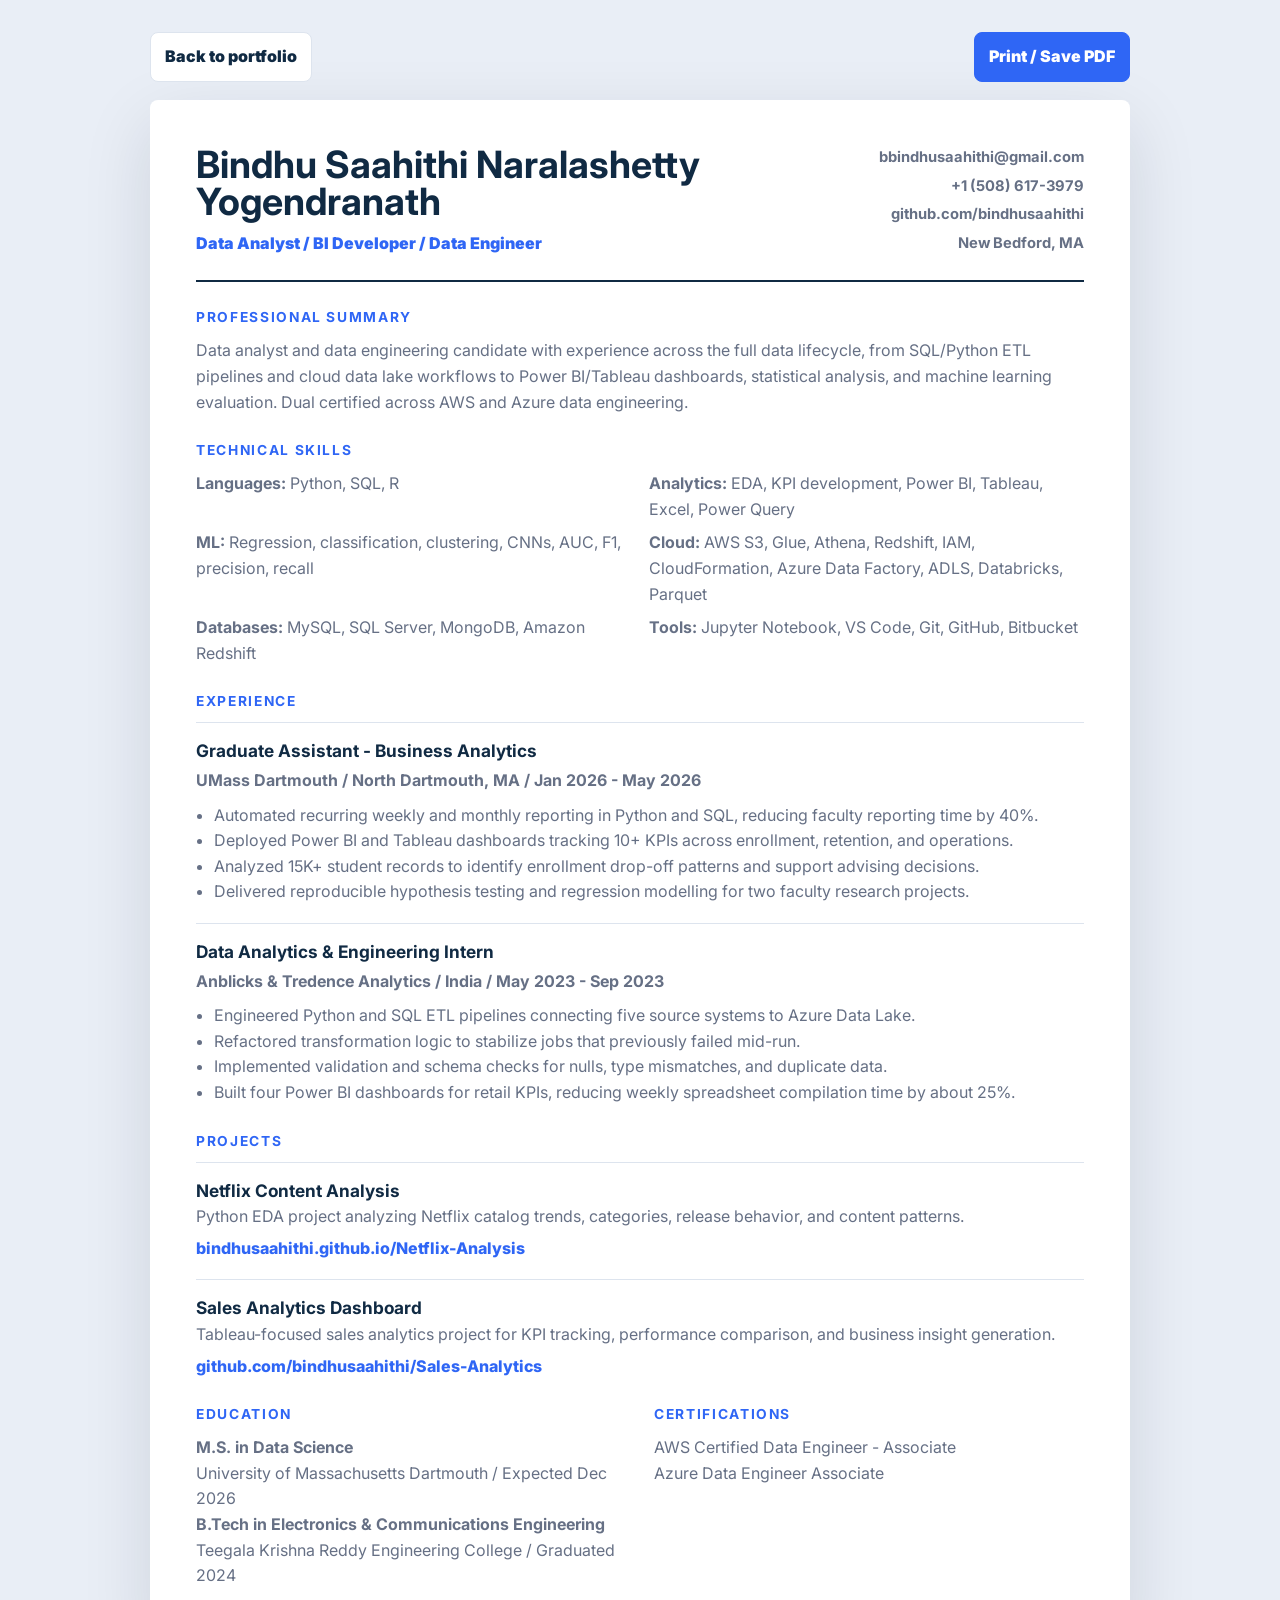
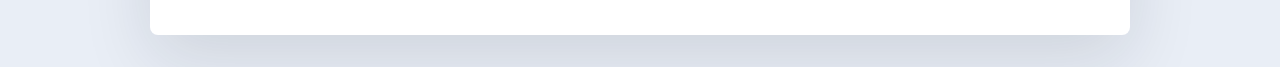
==== resume.html @ 2b5243d6 "Upgrade portfolio recruiter experience" ====
<!DOCTYPE html>
<html lang="en">
<head>
  <meta charset="UTF-8" />
  <meta name="viewport" content="width=device-width, initial-scale=1.0" />
  <title>Bindhu Saahithi | Resume</title>
  <link rel="preconnect" href="https://fonts.googleapis.com" />
  <link rel="preconnect" href="https://fonts.gstatic.com" crossorigin />
  <link href="https://fonts.googleapis.com/css2?family=Inter:wght@400;600;700;800;900&display=swap" rel="stylesheet" />
  <link rel="stylesheet" href="style.css" />
</head>
<body class="resume-body">
  <main class="resume-page">
    <div class="resume-actions">
      <a href="index.html">Back to portfolio</a>
      <button type="button" onclick="window.print()">Print / Save PDF</button>
    </div>

    <section class="resume-sheet">
      <header class="resume-header">
        <div>
          <h1>Bindhu Saahithi Naralashetty Yogendranath</h1>
          <p>Data Analyst / BI Developer / Data Engineer</p>
        </div>
        <div class="resume-contact">
          <a href="mailto:bbindhusaahithi@gmail.com">bbindhusaahithi@gmail.com</a>
          <a href="tel:+15086173979">+1 (508) 617-3979</a>
          <a href="https://github.com/bindhusaahithi">github.com/bindhusaahithi</a>
          <span>New Bedford, MA</span>
        </div>
      </header>

      <section class="resume-block">
        <h2>Professional Summary</h2>
        <p>
          Data analyst and data engineering candidate with experience across the full data lifecycle,
          from SQL/Python ETL pipelines and cloud data lake workflows to Power BI/Tableau dashboards,
          statistical analysis, and machine learning evaluation. Dual certified across AWS and Azure
          data engineering.
        </p>
      </section>

      <section class="resume-block">
        <h2>Technical Skills</h2>
        <div class="resume-skill-grid">
          <p><strong>Languages:</strong> Python, SQL, R</p>
          <p><strong>Analytics:</strong> EDA, KPI development, Power BI, Tableau, Excel, Power Query</p>
          <p><strong>ML:</strong> Regression, classification, clustering, CNNs, AUC, F1, precision, recall</p>
          <p><strong>Cloud:</strong> AWS S3, Glue, Athena, Redshift, IAM, CloudFormation, Azure Data Factory, ADLS, Databricks, Parquet</p>
          <p><strong>Databases:</strong> MySQL, SQL Server, MongoDB, Amazon Redshift</p>
          <p><strong>Tools:</strong> Jupyter Notebook, VS Code, Git, GitHub, Bitbucket</p>
        </div>
      </section>

      <section class="resume-block">
        <h2>Experience</h2>
        <article class="resume-item">
          <div>
            <h3>Graduate Assistant - Business Analytics</h3>
            <span>UMass Dartmouth / North Dartmouth, MA / Jan 2026 - May 2026</span>
          </div>
          <ul>
            <li>Automated recurring weekly and monthly reporting in Python and SQL, reducing faculty reporting time by 40%.</li>
            <li>Deployed Power BI and Tableau dashboards tracking 10+ KPIs across enrollment, retention, and operations.</li>
            <li>Analyzed 15K+ student records to identify enrollment drop-off patterns and support advising decisions.</li>
            <li>Delivered reproducible hypothesis testing and regression modelling for two faculty research projects.</li>
          </ul>
        </article>

        <article class="resume-item">
          <div>
            <h3>Data Analytics & Engineering Intern</h3>
            <span>Anblicks & Tredence Analytics / India / May 2023 - Sep 2023</span>
          </div>
          <ul>
            <li>Engineered Python and SQL ETL pipelines connecting five source systems to Azure Data Lake.</li>
            <li>Refactored transformation logic to stabilize jobs that previously failed mid-run.</li>
            <li>Implemented validation and schema checks for nulls, type mismatches, and duplicate data.</li>
            <li>Built four Power BI dashboards for retail KPIs, reducing weekly spreadsheet compilation time by about 25%.</li>
          </ul>
        </article>
      </section>

      <section class="resume-block">
        <h2>Projects</h2>
        <article class="resume-item compact">
          <h3>Netflix Content Analysis</h3>
          <p>Python EDA project analyzing Netflix catalog trends, categories, release behavior, and content patterns.</p>
          <a href="https://bindhusaahithi.github.io/Netflix-Analysis/">bindhusaahithi.github.io/Netflix-Analysis</a>
        </article>
        <article class="resume-item compact">
          <h3>Sales Analytics Dashboard</h3>
          <p>Tableau-focused sales analytics project for KPI tracking, performance comparison, and business insight generation.</p>
          <a href="https://github.com/bindhusaahithi/Sales-Analytics">github.com/bindhusaahithi/Sales-Analytics</a>
        </article>
      </section>

      <section class="resume-two-col">
        <div class="resume-block">
          <h2>Education</h2>
          <p><strong>M.S. in Data Science</strong><br />University of Massachusetts Dartmouth / Expected Dec 2026</p>
          <p><strong>B.Tech in Electronics & Communications Engineering</strong><br />Teegala Krishna Reddy Engineering College / Graduated 2024</p>
        </div>
        <div class="resume-block">
          <h2>Certifications</h2>
          <p>AWS Certified Data Engineer - Associate</p>
          <p>Azure Data Engineer Associate</p>
        </div>
      </section>
    </section>
  </main>
</body>
</html>
---- style.css ----
:root {
  --ink: #101828;
  --muted: #667085;
  --soft: #f3f6fb;
  --panel: #ffffff;
  --line: #dde4ee;
  --navy: #102a43;
  --blue: #2f66f5;
  --blue-dark: #214dc4;
  --teal: #0f8277;
  --mint: #e7f7f3;
  --amber: #b86b18;
  --amber-soft: #fff4dc;
  --rose: #ba4f45;
  --rose-soft: #fff0ed;
  --violet: #5b5bd6;
  --violet-soft: #eeeeff;
  --shadow: 0 24px 70px rgba(17, 24, 39, 0.12);
}

* {
  box-sizing: border-box;
  margin: 0;
  padding: 0;
}

html {
  scroll-behavior: smooth;
}

body {
  background:
    linear-gradient(180deg, #ffffff 0, var(--soft) 360px),
    var(--soft);
  color: var(--ink);
  font-family: "Inter", Arial, sans-serif;
  line-height: 1.6;
}

a {
  color: inherit;
  text-decoration: none;
}

.container {
  width: min(1140px, calc(100% - 40px));
  margin: 0 auto;
}

.site-header {
  position: sticky;
  top: 0;
  z-index: 10;
  border-bottom: 1px solid rgba(221, 228, 238, 0.9);
  background: rgba(255, 255, 255, 0.88);
  backdrop-filter: blur(14px);
}

.navbar {
  display: flex;
  align-items: center;
  justify-content: space-between;
  min-height: 72px;
  gap: 24px;
}

.brand {
  display: inline-flex;
  align-items: center;
  gap: 12px;
  color: var(--navy);
  font-weight: 900;
}

.brand-mark {
  display: grid;
  width: 42px;
  height: 42px;
  place-items: center;
  border-radius: 8px;
  background: var(--navy);
  color: #ffffff;
  font-size: 0.86rem;
  letter-spacing: 0;
}

.nav-links {
  display: flex;
  align-items: center;
  gap: 8px;
  list-style: none;
}

.nav-links a {
  display: inline-flex;
  min-height: 38px;
  align-items: center;
  border-radius: 8px;
  color: var(--muted);
  font-size: 0.9rem;
  font-weight: 800;
  padding: 0 12px;
  transition: background 160ms ease, color 160ms ease;
}

.nav-links a:hover {
  background: #edf4ff;
  color: var(--blue);
}

.nav-links .nav-cta {
  background: var(--blue);
  color: #ffffff;
}

.nav-links .nav-cta:hover {
  background: var(--blue-dark);
  color: #ffffff;
}

.hero {
  background:
    radial-gradient(circle at 12% 8%, rgba(47, 102, 245, 0.16), transparent 30%),
    radial-gradient(circle at 92% 12%, rgba(15, 130, 119, 0.16), transparent 28%),
    linear-gradient(180deg, #ffffff 0%, #f7faff 100%),
    #ffffff;
  border-bottom: 1px solid var(--line);
  overflow: hidden;
  padding: 92px 0 76px;
  position: relative;
}

.hero::before {
  content: "";
  position: absolute;
  inset: 0;
  background-image:
    linear-gradient(rgba(16, 42, 67, 0.045) 1px, transparent 1px),
    linear-gradient(90deg, rgba(16, 42, 67, 0.045) 1px, transparent 1px);
  background-size: 42px 42px;
  mask-image: linear-gradient(to bottom, black, transparent 80%);
  pointer-events: none;
}

.hero-grid {
  display: grid;
  grid-template-columns: minmax(0, 1.08fr) minmax(340px, 0.72fr);
  align-items: center;
  gap: 48px;
  position: relative;
  z-index: 1;
}

.eyebrow {
  color: var(--blue);
  font-size: 0.76rem;
  font-weight: 900;
  letter-spacing: 0.13em;
  margin-bottom: 14px;
  text-transform: uppercase;
}

.hero h1 {
  color: var(--navy);
  font-size: clamp(2.8rem, 6.4vw, 5.9rem);
  letter-spacing: -0.02em;
  line-height: 0.94;
  max-width: 890px;
}

.hero-lead {
  color: var(--muted);
  font-size: 1.18rem;
  max-width: 720px;
  margin: 26px 0 22px;
}

.role-pills {
  display: flex;
  flex-wrap: wrap;
  gap: 10px;
  margin-bottom: 30px;
}

.role-pills span {
  border: 1px solid rgba(47, 102, 245, 0.18);
  border-radius: 8px;
  background: #ffffff;
  color: var(--navy);
  font-size: 0.88rem;
  font-weight: 800;
  padding: 9px 12px;
}

.hero-actions {
  display: flex;
  flex-wrap: wrap;
  gap: 12px;
}

.hero-trust {
  display: flex;
  flex-wrap: wrap;
  gap: 10px;
  margin-top: 22px;
}

.hero-trust span {
  color: var(--muted);
  font-size: 0.88rem;
  font-weight: 800;
}

.hero-trust span::before {
  color: var(--teal);
  content: "✓ ";
  font-weight: 900;
}

.btn {
  display: inline-flex;
  min-height: 50px;
  min-width: 148px;
  align-items: center;
  justify-content: center;
  border: 1px solid transparent;
  border-radius: 8px;
  font-weight: 900;
  padding: 0 18px;
  transition: transform 160ms ease, box-shadow 160ms ease, background 160ms ease;
}

.btn:hover {
  transform: translateY(-2px);
}

.btn.primary {
  background: var(--blue);
  box-shadow: 0 16px 32px rgba(37, 99, 235, 0.22);
  color: #ffffff;
}

.btn.primary:hover {
  background: var(--blue-dark);
}

.btn.secondary {
  border-color: var(--line);
  background: #ffffff;
  color: var(--navy);
}

.analytics-panel {
  border: 1px solid rgba(221, 228, 238, 0.95);
  border-radius: 8px;
  background:
    linear-gradient(180deg, rgba(255, 255, 255, 0.96), rgba(248, 251, 255, 0.94));
  box-shadow: var(--shadow);
  overflow: hidden;
  padding: 28px;
  position: relative;
}

.analytics-panel::after {
  content: "";
  position: absolute;
  right: -70px;
  top: -80px;
  width: 220px;
  height: 220px;
  border-radius: 50%;
  background: rgba(47, 102, 245, 0.1);
  pointer-events: none;
}

.panel-header {
  display: flex;
  align-items: center;
  justify-content: space-between;
  gap: 14px;
  position: relative;
  z-index: 1;
}

.panel-header div {
  display: inline-flex;
  align-items: center;
  gap: 9px;
  border-radius: 8px;
  background: var(--mint);
  color: var(--teal);
  font-size: 0.84rem;
  font-weight: 900;
  padding: 9px 11px;
}

.panel-header > span {
  color: var(--muted);
  font-size: 0.78rem;
  font-weight: 900;
  letter-spacing: 0.1em;
  text-transform: uppercase;
}

.status-dot {
  width: 9px;
  height: 9px;
  border-radius: 50%;
  background: var(--teal);
  box-shadow: 0 0 0 5px rgba(15, 118, 110, 0.13);
}

.panel-metric {
  display: grid;
  gap: 8px;
  margin: 34px 0 24px;
  position: relative;
  z-index: 1;
}

.panel-metric span {
  color: var(--muted);
  font-size: 0.88rem;
  font-weight: 900;
  letter-spacing: 0.1em;
  text-transform: uppercase;
}

.panel-metric strong {
  color: var(--navy);
  font-size: clamp(5rem, 12vw, 7.5rem);
  letter-spacing: -0.05em;
  line-height: 0.8;
}

.panel-chart {
  display: grid;
  grid-template-columns: repeat(6, 1fr);
  align-items: end;
  gap: 10px;
  height: 138px;
  border-radius: 8px;
  background: var(--navy);
  margin-bottom: 24px;
  padding: 18px;
  position: relative;
  z-index: 1;
}

.chart-bar {
  border-radius: 6px 6px 2px 2px;
  background: linear-gradient(180deg, #7dd3fc, var(--blue));
}

.bar-1 { height: 44%; }
.bar-2 { height: 62%; background: linear-gradient(180deg, #fbbf24, var(--amber)); }
.bar-3 { height: 76%; }
.bar-4 { height: 52%; background: linear-gradient(180deg, #99f6e4, var(--teal)); }
.bar-5 { height: 86%; }
.bar-6 { height: 68%; background: linear-gradient(180deg, #fca5a5, var(--rose)); }

.snapshot-list {
  display: grid;
  gap: 16px;
  position: relative;
  z-index: 1;
}

.snapshot-list div {
  border-top: 1px solid var(--line);
  padding-top: 15px;
}

.snapshot-list dt {
  color: var(--muted);
  font-size: 0.76rem;
  font-weight: 900;
  letter-spacing: 0.1em;
  margin-bottom: 5px;
  text-transform: uppercase;
}

.snapshot-list dd {
  color: var(--ink);
  font-weight: 800;
}

.proof-strip {
  padding: 24px 0;
  background: var(--navy);
}

.proof-grid {
  display: grid;
  grid-template-columns: repeat(4, minmax(0, 1fr));
  gap: 16px;
}

.proof-grid article {
  border: 1px solid rgba(255, 255, 255, 0.16);
  border-radius: 8px;
  background: rgba(255, 255, 255, 0.07);
  padding: 20px;
}

.proof-grid strong {
  display: block;
  color: #ffffff;
  font-size: 2.15rem;
  line-height: 1;
  margin-bottom: 10px;
}

.proof-grid span {
  color: rgba(255, 255, 255, 0.76);
  display: block;
  font-size: 0.9rem;
  font-weight: 700;
}

.fit-section {
  background: #ffffff;
  border-bottom: 1px solid var(--line);
  padding: 34px 0;
}

.fit-grid {
  display: grid;
  grid-template-columns: repeat(3, minmax(0, 1fr));
  gap: 18px;
}

.fit-grid article {
  border: 1px solid var(--line);
  border-radius: 8px;
  background: linear-gradient(180deg, #ffffff, #f8fbff);
  padding: 22px;
}

.fit-grid span {
  display: inline-flex;
  color: var(--blue);
  font-size: 0.78rem;
  font-weight: 900;
  letter-spacing: 0.1em;
  margin-bottom: 12px;
}

.fit-grid h2 {
  color: var(--navy);
  font-size: 1.2rem;
  line-height: 1.15;
  margin-bottom: 8px;
}

.fit-grid p {
  color: var(--muted);
}

.section-pad {
  padding: 90px 0;
}

.tinted {
  background: #ffffff;
  border-block: 1px solid var(--line);
}

.section-heading {
  margin-bottom: 36px;
}

.section-heading.split {
  display: grid;
  grid-template-columns: minmax(0, 0.95fr) minmax(300px, 0.55fr);
  align-items: end;
  gap: 34px;
}

.section-heading h2,
.credential-grid h2,
.contact-panel h2 {
  color: var(--navy);
  font-size: clamp(2rem, 4vw, 3.6rem);
  line-height: 1.04;
}

.section-heading p:not(.eyebrow) {
  color: var(--muted);
  font-size: 1rem;
}

.project-grid {
  display: grid;
  grid-template-columns: repeat(3, minmax(0, 1fr));
  gap: 20px;
}

.project-card,
.experience-card,
.skill-card,
.credential-card {
  border: 1px solid var(--line);
  border-radius: 8px;
  background: var(--panel);
  box-shadow: 0 14px 42px rgba(17, 24, 39, 0.07);
  transition: border-color 160ms ease, box-shadow 160ms ease, transform 160ms ease;
}

.project-card:hover,
.experience-card:hover,
.skill-card:hover,
.credential-card:hover {
  border-color: rgba(47, 102, 245, 0.3);
  box-shadow: 0 20px 54px rgba(17, 24, 39, 0.11);
  transform: translateY(-3px);
}

.project-card {
  display: flex;
  min-height: 540px;
  flex-direction: column;
  padding: 26px;
}

.project-visual {
  display: grid;
  min-height: 126px;
  border-radius: 8px;
  margin-bottom: 22px;
  overflow: hidden;
}

.netflix-preview {
  grid-template-columns: 1.2fr 0.8fr 0.6fr;
  gap: 10px;
  background: #08111f;
  padding: 14px;
}

.netflix-preview span {
  border-radius: 6px;
  background: linear-gradient(180deg, #ef4444, #7f1d1d);
}

.netflix-preview span:nth-child(2) {
  background: linear-gradient(180deg, #f97316, #991b1b);
}

.netflix-preview span:nth-child(3) {
  background: linear-gradient(180deg, #fbbf24, #b91c1c);
}

.sales-preview {
  grid-template-columns: repeat(4, 1fr);
  align-items: end;
  gap: 12px;
  background: #eef4ff;
  padding: 16px;
}

.sales-preview span {
  border-radius: 6px 6px 2px 2px;
  background: linear-gradient(180deg, #93c5fd, var(--blue));
}

.sales-preview span:nth-child(1) { height: 44%; }
.sales-preview span:nth-child(2) { height: 76%; background: linear-gradient(180deg, #99f6e4, var(--teal)); }
.sales-preview span:nth-child(3) { height: 60%; background: linear-gradient(180deg, #fde68a, var(--amber)); }
.sales-preview span:nth-child(4) { height: 88%; background: linear-gradient(180deg, #fca5a5, var(--rose)); }

.pipeline-preview {
  grid-template-columns: repeat(3, 1fr);
  align-items: center;
  gap: 10px;
  background: #f8fbff;
  padding: 16px;
}

.pipeline-preview span {
  display: grid;
  min-height: 70px;
  place-items: center;
  border: 1px solid rgba(47, 102, 245, 0.18);
  border-radius: 8px;
  background: #ffffff;
  color: var(--navy);
  font-size: 0.82rem;
  font-weight: 900;
}

.project-card.featured {
  background: var(--navy);
  color: #ffffff;
}

.project-card.featured p,
.project-card.featured .mini-list,
.project-card.featured .project-kicker {
  color: rgba(255, 255, 255, 0.78);
}

.project-kicker {
  display: flex;
  justify-content: space-between;
  gap: 14px;
  color: var(--blue);
  font-size: 0.76rem;
  font-weight: 900;
  letter-spacing: 0.08em;
  text-transform: uppercase;
}

.project-card h3,
.experience-card h3,
.skill-card h3,
.credential-card h3 {
  color: inherit;
  font-size: 1.45rem;
  line-height: 1.16;
}

.project-card h3 {
  margin: 30px 0 14px;
}

.project-card p,
.skill-card p,
.credential-card p,
.contact-panel p {
  color: var(--muted);
}

.mini-list {
  display: grid;
  gap: 9px;
  color: var(--muted);
  margin: 22px 0 24px;
  padding-left: 18px;
}

.mini-list li::marker {
  color: var(--blue);
}

.text-link {
  align-self: flex-start;
  border-bottom: 2px solid currentColor;
  color: var(--blue);
  font-weight: 900;
  margin-top: auto;
}

.project-card.featured .text-link {
  color: #ffffff;
}

.experience-list {
  display: grid;
  gap: 20px;
}

.recruiter-section {
  background:
    radial-gradient(circle at 10% 20%, rgba(47, 102, 245, 0.1), transparent 28%),
    var(--navy);
  color: #ffffff;
}

.recruiter-grid {
  display: grid;
  grid-template-columns: minmax(0, 0.9fr) minmax(320px, 1.1fr);
  gap: 42px;
  align-items: start;
}

.recruiter-grid .eyebrow,
.recruiter-grid p {
  color: rgba(255, 255, 255, 0.76);
}

.recruiter-grid h2 {
  font-size: clamp(2rem, 4vw, 3.5rem);
  line-height: 1.04;
}

.checklist {
  display: grid;
  grid-template-columns: repeat(2, minmax(0, 1fr));
  gap: 16px;
}

.checklist article {
  border: 1px solid rgba(255, 255, 255, 0.16);
  border-radius: 8px;
  background: rgba(255, 255, 255, 0.08);
  padding: 20px;
}

.checklist strong {
  display: block;
  font-size: 1.05rem;
  margin-bottom: 8px;
}

.experience-card {
  padding: 28px;
}

.experience-top {
  display: flex;
  justify-content: space-between;
  gap: 20px;
  margin-bottom: 20px;
}

.experience-top p {
  color: var(--muted);
  font-weight: 700;
  margin-top: 4px;
}

.experience-top span {
  color: var(--rose);
  flex: 0 0 auto;
  font-weight: 900;
}

.experience-card ul {
  display: grid;
  gap: 10px;
  color: var(--muted);
  padding-left: 18px;
}

.experience-card li::marker {
  color: var(--blue);
}

.skills-grid {
  display: grid;
  grid-template-columns: repeat(3, minmax(0, 1fr));
  gap: 18px;
}

.skill-card {
  padding: 24px;
}

.skill-card:nth-child(1),
.skill-card:nth-child(5) {
  background: var(--mint);
}

.skill-card:nth-child(2),
.skill-card:nth-child(6) {
  background: #eef4ff;
}

.skill-card:nth-child(3) {
  background: var(--amber-soft);
}

.skill-card:nth-child(4) {
  background: var(--rose-soft);
}

.skill-card:nth-child(6) {
  background: var(--violet-soft);
}

.skill-card h3 {
  margin-bottom: 12px;
}

.credential-grid {
  display: grid;
  grid-template-columns: repeat(2, minmax(0, 1fr));
  gap: 34px;
}

.credential-stack {
  display: grid;
  gap: 16px;
  margin-top: 26px;
}

.credential-card {
  padding: 24px;
}

.credential-card span {
  display: inline-flex;
  color: var(--rose);
  font-size: 0.78rem;
  font-weight: 900;
  letter-spacing: 0.08em;
  margin-bottom: 12px;
  text-transform: uppercase;
}

.contact-section {
  padding: 76px 0 90px;
}

.contact-panel {
  display: grid;
  grid-template-columns: minmax(0, 1fr) 380px;
  gap: 36px;
  align-items: start;
  border-radius: 8px;
  background: var(--navy);
  color: #ffffff;
  padding: 44px;
}

.contact-panel .eyebrow,
.contact-panel p {
  color: rgba(255, 255, 255, 0.78);
}

.contact-links {
  display: grid;
  gap: 12px;
}

.contact-links a {
  border: 1px solid rgba(255, 255, 255, 0.2);
  border-radius: 8px;
  background: rgba(255, 255, 255, 0.08);
  color: #ffffff;
  font-weight: 900;
  padding: 14px 16px;
  word-break: break-word;
}

.site-footer {
  border-top: 1px solid var(--line);
  background: #ffffff;
  padding: 26px 0;
}

.footer-inner {
  display: flex;
  justify-content: space-between;
  gap: 18px;
  color: var(--muted);
  font-size: 0.92rem;
}

.resume-body {
  background: #e9eef6;
}

.resume-page {
  min-height: 100vh;
  padding: 32px 18px;
}

.resume-actions {
  display: flex;
  justify-content: space-between;
  gap: 12px;
  max-width: 980px;
  margin: 0 auto 18px;
}

.resume-actions a,
.resume-actions button {
  border: 1px solid var(--line);
  border-radius: 8px;
  background: #ffffff;
  color: var(--navy);
  cursor: pointer;
  font: inherit;
  font-weight: 900;
  padding: 11px 14px;
}

.resume-actions button {
  background: var(--blue);
  border-color: var(--blue);
  color: #ffffff;
}

.resume-sheet {
  max-width: 980px;
  margin: 0 auto;
  border-radius: 8px;
  background: #ffffff;
  box-shadow: var(--shadow);
  padding: 46px;
}

.resume-header {
  display: grid;
  grid-template-columns: 1fr 260px;
  gap: 30px;
  border-bottom: 2px solid var(--navy);
  padding-bottom: 24px;
}

.resume-header h1 {
  color: var(--navy);
  font-size: 2.35rem;
  line-height: 1;
}

.resume-header p {
  color: var(--blue);
  font-weight: 900;
  margin-top: 10px;
}

.resume-contact {
  display: grid;
  gap: 5px;
  color: var(--muted);
  font-size: 0.92rem;
  font-weight: 700;
  text-align: right;
}

.resume-block {
  margin-top: 24px;
}

.resume-block h2 {
  color: var(--blue);
  font-size: 0.86rem;
  letter-spacing: 0.12em;
  margin-bottom: 10px;
  text-transform: uppercase;
}

.resume-skill-grid {
  display: grid;
  grid-template-columns: repeat(2, minmax(0, 1fr));
  gap: 8px 18px;
}

.resume-item {
  border-top: 1px solid var(--line);
  padding-top: 14px;
}

.resume-item + .resume-item {
  margin-top: 18px;
}

.resume-item h3 {
  color: var(--navy);
  font-size: 1.08rem;
}

.resume-item span {
  color: var(--muted);
  display: block;
  font-weight: 700;
  margin-top: 3px;
}

.resume-item ul {
  color: var(--muted);
  margin-top: 9px;
  padding-left: 18px;
}

.resume-item.compact p,
.resume-block p {
  color: var(--muted);
}

.resume-item a {
  color: var(--blue);
  display: inline-flex;
  font-weight: 800;
  margin-top: 6px;
}

.resume-two-col {
  display: grid;
  grid-template-columns: 1fr 1fr;
  gap: 28px;
}

@media (max-width: 980px) {
  .hero-grid,
  .section-heading.split,
  .credential-grid,
  .recruiter-grid,
  .contact-panel {
    grid-template-columns: 1fr;
  }

  .project-grid,
  .skills-grid,
  .fit-grid,
  .proof-grid {
    grid-template-columns: repeat(2, minmax(0, 1fr));
  }
}

@media (max-width: 720px) {
  .container {
    width: min(100% - 28px, 1140px);
  }

  .navbar {
    align-items: flex-start;
    flex-direction: column;
    padding: 14px 0;
  }

  .nav-links {
    flex-wrap: wrap;
    width: 100%;
  }

  .nav-links a {
    padding: 0 10px;
  }

  .hero,
  .section-pad {
    padding: 58px 0;
  }

  .hero-grid {
    gap: 32px;
  }

  .hero-actions,
  .hero-trust,
  .footer-inner,
  .experience-top {
    flex-direction: column;
  }

  .btn {
    width: 100%;
  }

  .project-grid,
  .skills-grid,
  .fit-grid,
  .checklist,
  .resume-header,
  .resume-skill-grid,
  .resume-two-col,
  .proof-grid {
    grid-template-columns: 1fr;
  }

  .project-card,
  .experience-card,
  .skill-card,
  .credential-card,
  .analytics-panel,
  .contact-panel {
    padding: 22px;
  }

  .project-card {
    min-height: auto;
  }

  .contact-section {
    padding: 48px 0 66px;
  }

  .resume-sheet {
    padding: 28px;
  }

  .resume-contact {
    text-align: left;
  }

  .resume-actions {
    flex-direction: column;
  }
}

@media print {
  body {
    background: #ffffff;
  }

  .resume-actions {
    display: none;
  }

  .resume-page {
    padding: 0;
  }

  .resume-sheet {
    box-shadow: none;
    max-width: none;
    padding: 0;
  }
}
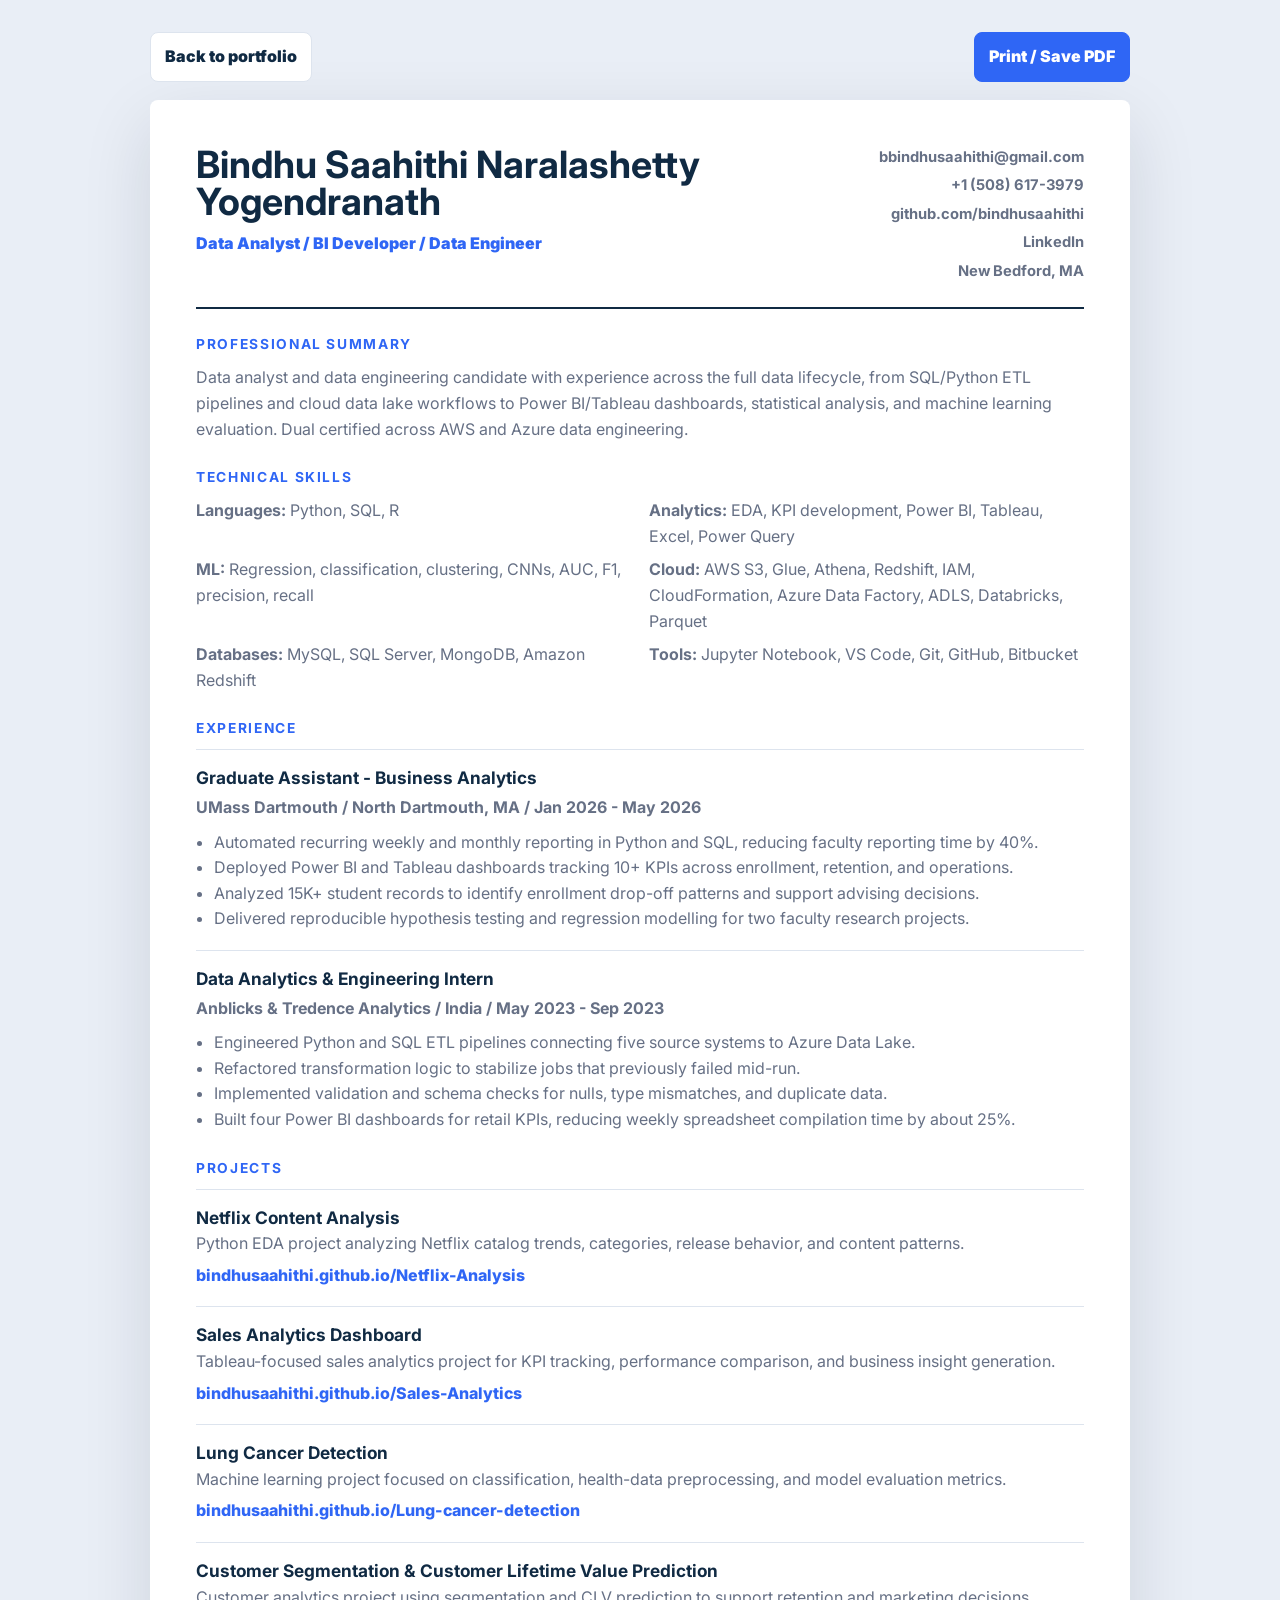
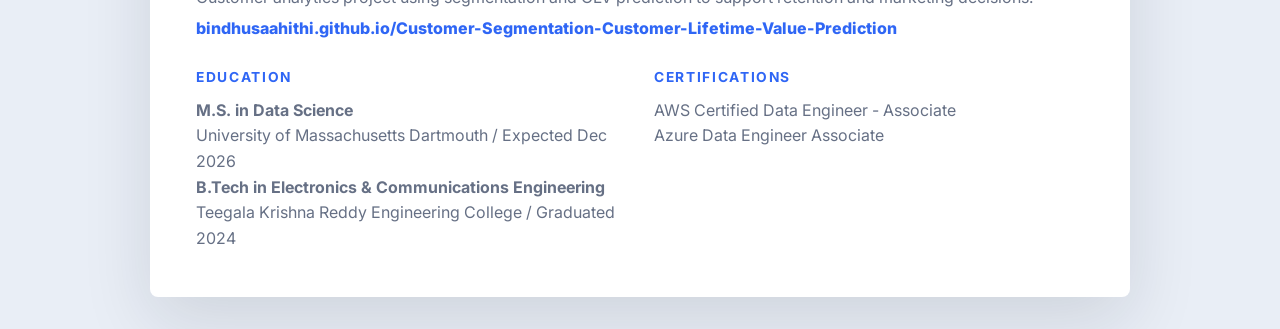
==== commit 9b2289e4: "Add complete project portfolio links" ====
--- a/resume.html
+++ b/resume.html
@@ -26,6 +26,7 @@
           <a href="mailto:bbindhusaahithi@gmail.com">bbindhusaahithi@gmail.com</a>
           <a href="tel:+15086173979">+1 (508) 617-3979</a>
           <a href="https://github.com/bindhusaahithi">github.com/bindhusaahithi</a>
+          <a href="https://www.linkedin.com/in/bindhu-saahithi-naralashetty-yogendranath/">LinkedIn</a>
           <span>New Bedford, MA</span>
         </div>
       </header>
@@ -91,7 +92,17 @@
         <article class="resume-item compact">
           <h3>Sales Analytics Dashboard</h3>
           <p>Tableau-focused sales analytics project for KPI tracking, performance comparison, and business insight generation.</p>
-          <a href="https://github.com/bindhusaahithi/Sales-Analytics">github.com/bindhusaahithi/Sales-Analytics</a>
+          <a href="https://bindhusaahithi.github.io/Sales-Analytics/">bindhusaahithi.github.io/Sales-Analytics</a>
+        </article>
+        <article class="resume-item compact">
+          <h3>Lung Cancer Detection</h3>
+          <p>Machine learning project focused on classification, health-data preprocessing, and model evaluation metrics.</p>
+          <a href="https://bindhusaahithi.github.io/Lung-cancer-detection/">bindhusaahithi.github.io/Lung-cancer-detection</a>
+        </article>
+        <article class="resume-item compact">
+          <h3>Customer Segmentation & Customer Lifetime Value Prediction</h3>
+          <p>Customer analytics project using segmentation and CLV prediction to support retention and marketing decisions.</p>
+          <a href="https://bindhusaahithi.github.io/Customer-Segmentation-Customer-Lifetime-Value-Prediction/">bindhusaahithi.github.io/Customer-Segmentation-Customer-Lifetime-Value-Prediction</a>
         </article>
       </section>
 
--- a/style.css
+++ b/style.css
@@ -492,7 +492,7 @@
 
 .project-grid {
   display: grid;
-  grid-template-columns: repeat(3, minmax(0, 1fr));
+  grid-template-columns: repeat(2, minmax(0, 1fr));
   gap: 20px;
 }
 
@@ -587,6 +587,52 @@
   color: var(--navy);
   font-size: 0.82rem;
   font-weight: 900;
+}
+
+.lung-preview {
+  grid-template-columns: repeat(3, 1fr);
+  align-items: center;
+  gap: 12px;
+  background:
+    radial-gradient(circle at center, rgba(186, 79, 69, 0.28), transparent 46%),
+    #fff7f6;
+  padding: 18px;
+}
+
+.lung-preview span {
+  aspect-ratio: 1;
+  border-radius: 50%;
+  background: linear-gradient(180deg, #fecaca, var(--rose));
+  box-shadow: inset 0 -16px 0 rgba(16, 42, 67, 0.08);
+}
+
+.lung-preview span:nth-child(2) {
+  background: linear-gradient(180deg, #bae6fd, var(--blue));
+  transform: translateY(-10px);
+}
+
+.customer-preview {
+  grid-template-columns: repeat(2, 1fr);
+  gap: 12px;
+  background: #f7f5ff;
+  padding: 16px;
+}
+
+.customer-preview span {
+  border-radius: 8px;
+  background: linear-gradient(135deg, #c4b5fd, var(--violet));
+}
+
+.customer-preview span:nth-child(2) {
+  background: linear-gradient(135deg, #99f6e4, var(--teal));
+}
+
+.customer-preview span:nth-child(3) {
+  background: linear-gradient(135deg, #fde68a, var(--amber));
+}
+
+.customer-preview span:nth-child(4) {
+  background: linear-gradient(135deg, #fca5a5, var(--rose));
 }
 
 .project-card.featured {
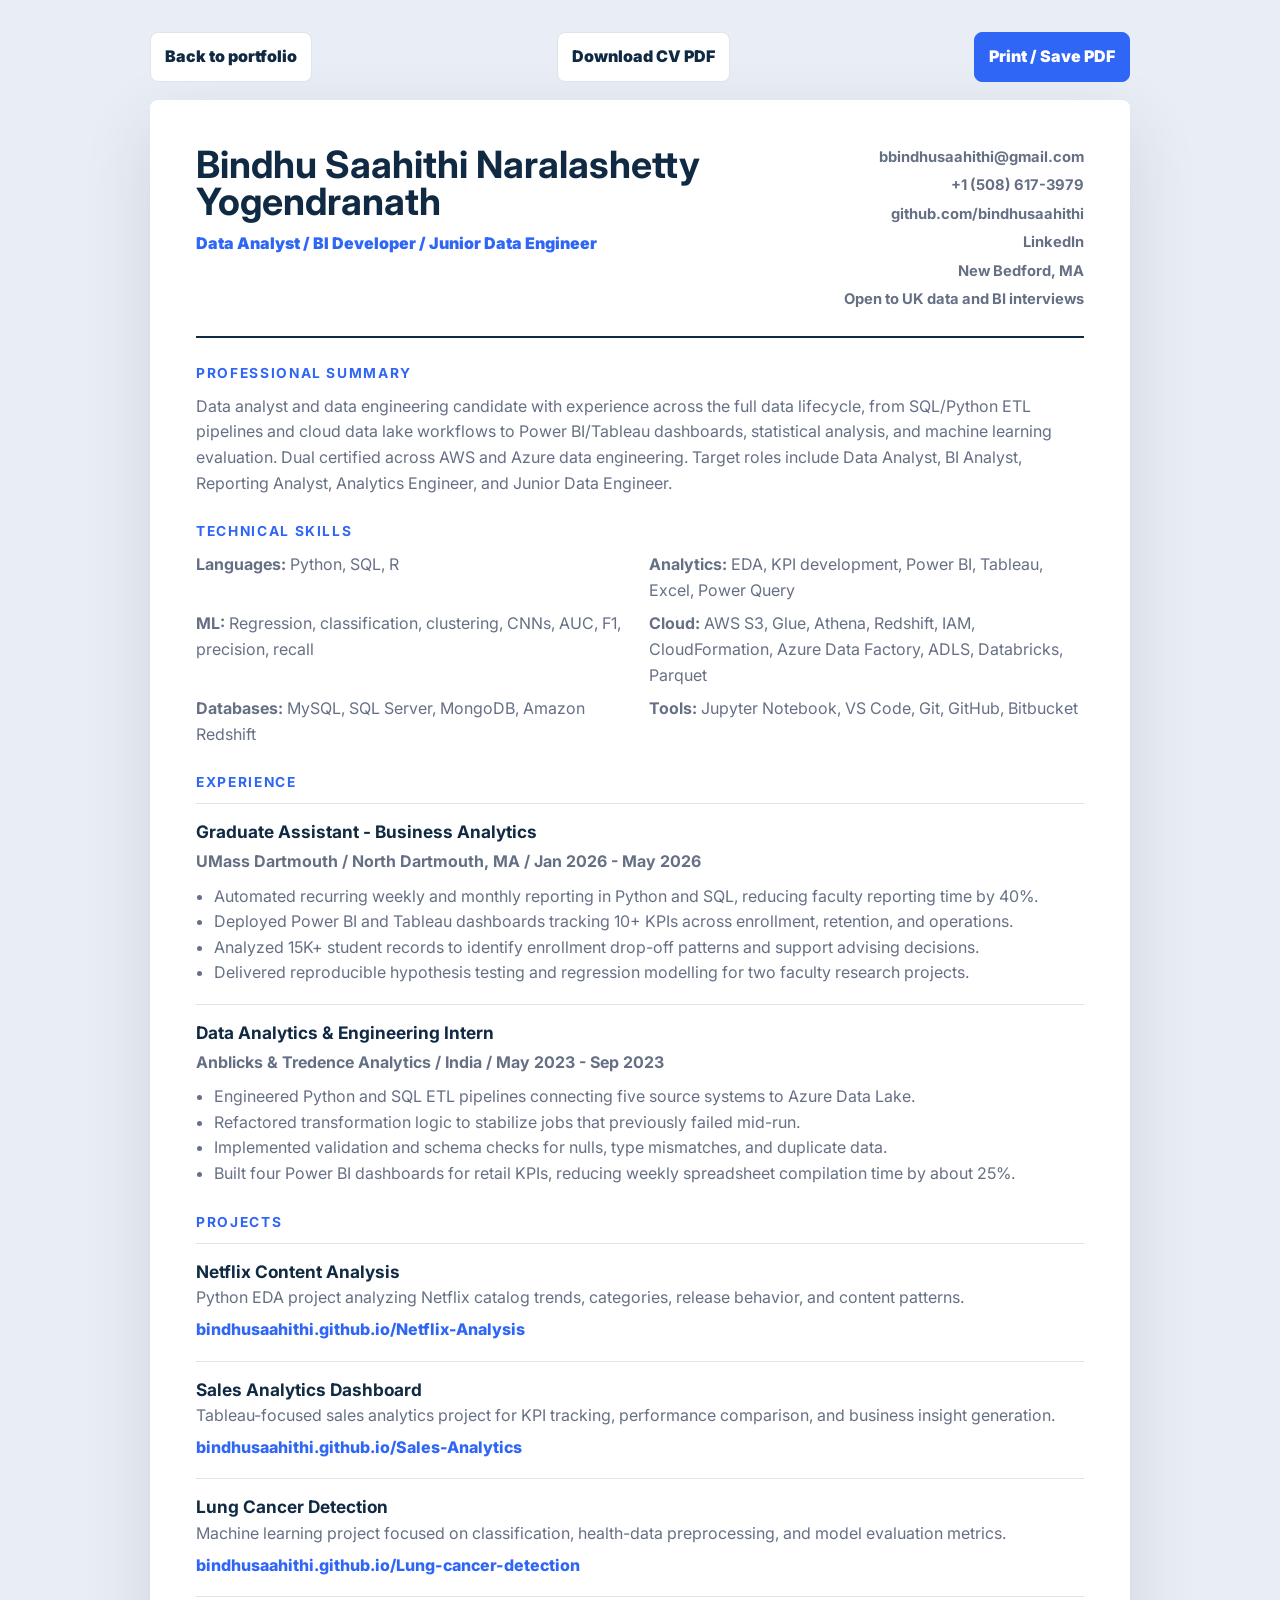
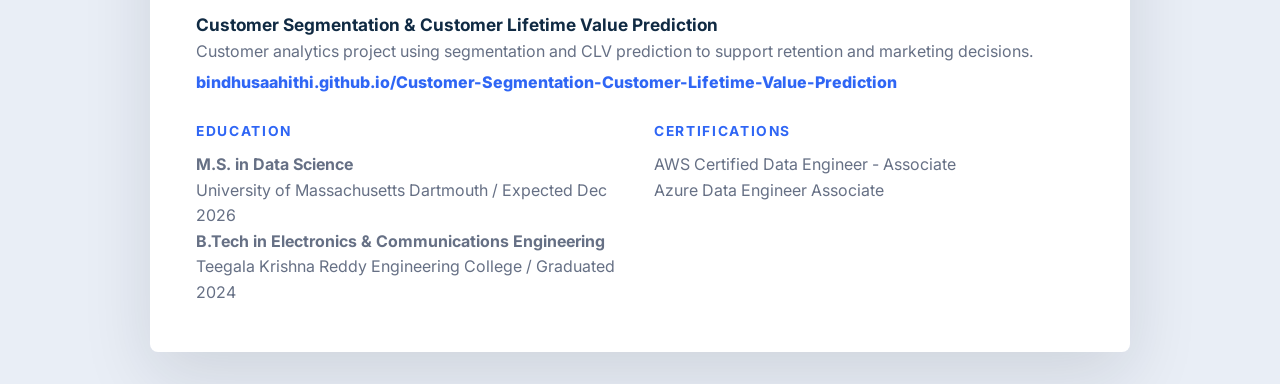
==== commit c24fd54e: "Make portfolio UK recruiter ready" ====
--- a/resume.html
+++ b/resume.html
@@ -13,6 +13,7 @@
   <main class="resume-page">
     <div class="resume-actions">
       <a href="index.html">Back to portfolio</a>
+      <a href="Bindhu_Saahithi_CV.pdf" download>Download CV PDF</a>
       <button type="button" onclick="window.print()">Print / Save PDF</button>
     </div>
 
@@ -20,7 +21,7 @@
       <header class="resume-header">
         <div>
           <h1>Bindhu Saahithi Naralashetty Yogendranath</h1>
-          <p>Data Analyst / BI Developer / Data Engineer</p>
+          <p>Data Analyst / BI Developer / Junior Data Engineer</p>
         </div>
         <div class="resume-contact">
           <a href="mailto:bbindhusaahithi@gmail.com">bbindhusaahithi@gmail.com</a>
@@ -28,6 +29,7 @@
           <a href="https://github.com/bindhusaahithi">github.com/bindhusaahithi</a>
           <a href="https://www.linkedin.com/in/bindhu-saahithi-naralashetty-yogendranath/">LinkedIn</a>
           <span>New Bedford, MA</span>
+          <span>Open to UK data and BI interviews</span>
         </div>
       </header>
 
@@ -37,7 +39,8 @@
           Data analyst and data engineering candidate with experience across the full data lifecycle,
           from SQL/Python ETL pipelines and cloud data lake workflows to Power BI/Tableau dashboards,
           statistical analysis, and machine learning evaluation. Dual certified across AWS and Azure
-          data engineering.
+          data engineering. Target roles include Data Analyst, BI Analyst, Reporting Analyst,
+          Analytics Engineer, and Junior Data Engineer.
         </p>
       </section>
 
--- a/style.css
+++ b/style.css
@@ -457,6 +457,56 @@
   color: var(--muted);
 }
 
+.uk-section {
+  background:
+    linear-gradient(135deg, rgba(16, 42, 67, 0.96), rgba(47, 102, 245, 0.86)),
+    var(--navy);
+  color: #ffffff;
+  padding: 70px 0;
+}
+
+.uk-grid {
+  display: grid;
+  grid-template-columns: minmax(0, 0.84fr) minmax(360px, 1.16fr);
+  gap: 42px;
+  align-items: start;
+}
+
+.uk-grid .eyebrow,
+.uk-grid p {
+  color: rgba(255, 255, 255, 0.76);
+}
+
+.uk-grid h2 {
+  font-size: clamp(2rem, 4vw, 3.5rem);
+  line-height: 1.04;
+  margin-bottom: 16px;
+}
+
+.uk-card-grid {
+  display: grid;
+  grid-template-columns: repeat(2, minmax(0, 1fr));
+  gap: 16px;
+}
+
+.uk-card-grid article {
+  border: 1px solid rgba(255, 255, 255, 0.16);
+  border-radius: 8px;
+  background: rgba(255, 255, 255, 0.1);
+  padding: 20px;
+}
+
+.uk-card-grid strong {
+  display: block;
+  font-size: 1.04rem;
+  margin-bottom: 8px;
+}
+
+.uk-card-grid span {
+  color: rgba(255, 255, 255, 0.76);
+  display: block;
+}
+
 .section-pad {
   padding: 90px 0;
 }
@@ -1035,6 +1085,7 @@
   .section-heading.split,
   .credential-grid,
   .recruiter-grid,
+  .uk-grid,
   .contact-panel {
     grid-template-columns: 1fr;
   }
@@ -1042,6 +1093,7 @@
   .project-grid,
   .skills-grid,
   .fit-grid,
+  .uk-card-grid,
   .proof-grid {
     grid-template-columns: repeat(2, minmax(0, 1fr));
   }
@@ -1091,6 +1143,7 @@
   .skills-grid,
   .fit-grid,
   .checklist,
+  .uk-card-grid,
   .resume-header,
   .resume-skill-grid,
   .resume-two-col,
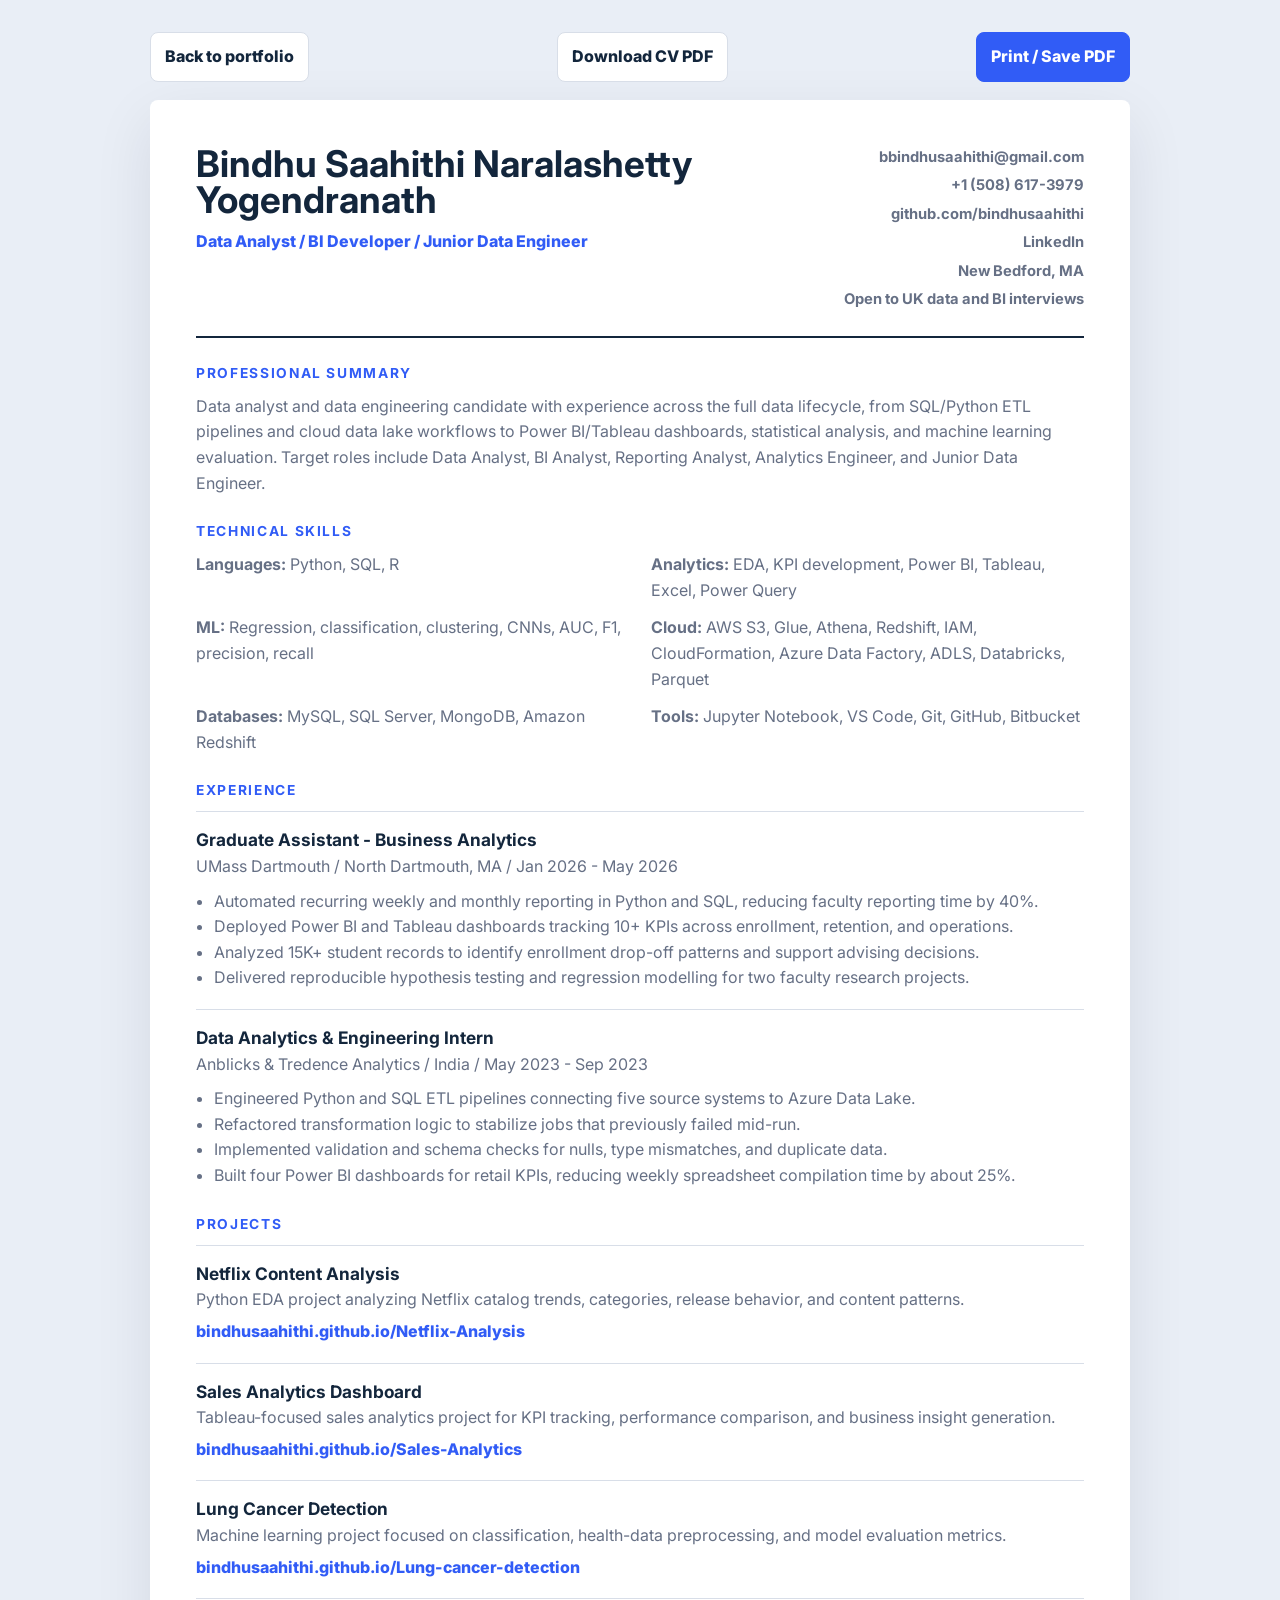
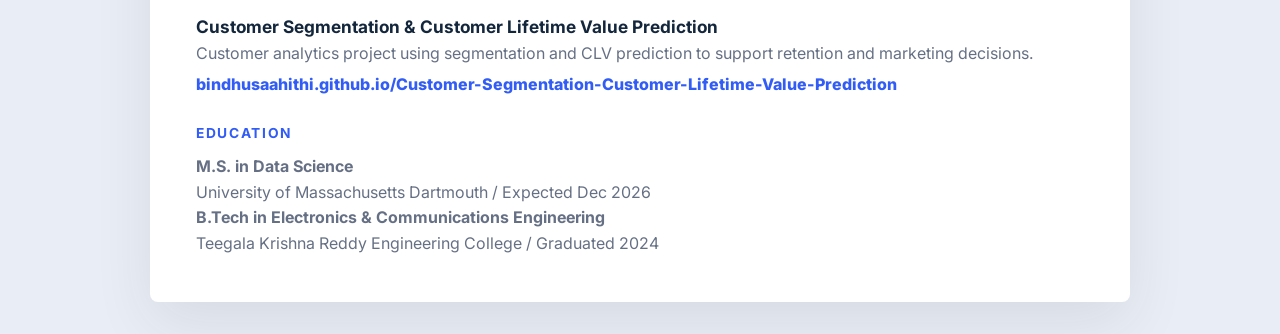
==== commit 25e5eef4: "Redesign portfolio professionally" ====
--- a/resume.html
+++ b/resume.html
@@ -38,9 +38,8 @@
         <p>
           Data analyst and data engineering candidate with experience across the full data lifecycle,
           from SQL/Python ETL pipelines and cloud data lake workflows to Power BI/Tableau dashboards,
-          statistical analysis, and machine learning evaluation. Dual certified across AWS and Azure
-          data engineering. Target roles include Data Analyst, BI Analyst, Reporting Analyst,
-          Analytics Engineer, and Junior Data Engineer.
+          statistical analysis, and machine learning evaluation. Target roles include Data Analyst,
+          BI Analyst, Reporting Analyst, Analytics Engineer, and Junior Data Engineer.
         </p>
       </section>
 
@@ -109,17 +108,10 @@
         </article>
       </section>
 
-      <section class="resume-two-col">
-        <div class="resume-block">
-          <h2>Education</h2>
-          <p><strong>M.S. in Data Science</strong><br />University of Massachusetts Dartmouth / Expected Dec 2026</p>
-          <p><strong>B.Tech in Electronics & Communications Engineering</strong><br />Teegala Krishna Reddy Engineering College / Graduated 2024</p>
-        </div>
-        <div class="resume-block">
-          <h2>Certifications</h2>
-          <p>AWS Certified Data Engineer - Associate</p>
-          <p>Azure Data Engineer Associate</p>
-        </div>
+      <section class="resume-block">
+        <h2>Education</h2>
+        <p><strong>M.S. in Data Science</strong><br />University of Massachusetts Dartmouth / Expected Dec 2026</p>
+        <p><strong>B.Tech in Electronics & Communications Engineering</strong><br />Teegala Krishna Reddy Engineering College / Graduated 2024</p>
       </section>
     </section>
   </main>
--- a/style.css
+++ b/style.css
@@ -1,21 +1,17 @@
 :root {
-  --ink: #101828;
+  --ink: #111827;
   --muted: #667085;
-  --soft: #f3f6fb;
-  --panel: #ffffff;
-  --line: #dde4ee;
-  --navy: #102a43;
-  --blue: #2f66f5;
-  --blue-dark: #214dc4;
-  --teal: #0f8277;
-  --mint: #e7f7f3;
-  --amber: #b86b18;
-  --amber-soft: #fff4dc;
-  --rose: #ba4f45;
-  --rose-soft: #fff0ed;
-  --violet: #5b5bd6;
-  --violet-soft: #eeeeff;
-  --shadow: 0 24px 70px rgba(17, 24, 39, 0.12);
+  --soft: #f6f8fb;
+  --paper: #ffffff;
+  --line: #d8dee8;
+  --blue: #315cf6;
+  --blue-dark: #2447c8;
+  --navy: #13263c;
+  --teal: #0f766e;
+  --rose: #b94f45;
+  --amber: #b7791f;
+  --violet: #6059d9;
+  --shadow: 0 20px 60px rgba(17, 24, 39, 0.09);
 }
 
 * {
@@ -29,9 +25,7 @@
 }
 
 body {
-  background:
-    linear-gradient(180deg, #ffffff 0, var(--soft) 360px),
-    var(--soft);
+  background: var(--soft);
   color: var(--ink);
   font-family: "Inter", Arial, sans-serif;
   line-height: 1.6;
@@ -43,24 +37,24 @@
 }
 
 .container {
-  width: min(1140px, calc(100% - 40px));
+  width: min(1120px, calc(100% - 40px));
   margin: 0 auto;
 }
 
 .site-header {
   position: sticky;
   top: 0;
-  z-index: 10;
-  border-bottom: 1px solid rgba(221, 228, 238, 0.9);
-  background: rgba(255, 255, 255, 0.88);
+  z-index: 20;
+  border-bottom: 1px solid rgba(216, 222, 232, 0.9);
+  background: rgba(255, 255, 255, 0.9);
   backdrop-filter: blur(14px);
 }
 
-.navbar {
+.nav {
   display: flex;
+  min-height: 72px;
   align-items: center;
   justify-content: space-between;
-  min-height: 72px;
   gap: 24px;
 }
 
@@ -69,19 +63,18 @@
   align-items: center;
   gap: 12px;
   color: var(--navy);
-  font-weight: 900;
-}
-
-.brand-mark {
-  display: grid;
-  width: 42px;
-  height: 42px;
+  font-weight: 800;
+}
+
+.brand span {
+  display: grid;
+  width: 38px;
+  height: 38px;
   place-items: center;
   border-radius: 8px;
   background: var(--navy);
   color: #ffffff;
-  font-size: 0.86rem;
-  letter-spacing: 0;
+  font-size: 0.82rem;
 }
 
 .nav-links {
@@ -98,98 +91,58 @@
   border-radius: 8px;
   color: var(--muted);
   font-size: 0.9rem;
-  font-weight: 800;
+  font-weight: 700;
   padding: 0 12px;
-  transition: background 160ms ease, color 160ms ease;
 }
 
 .nav-links a:hover {
-  background: #edf4ff;
+  background: #eef3ff;
   color: var(--blue);
 }
 
-.nav-links .nav-cta {
+.nav-button {
   background: var(--blue);
-  color: #ffffff;
-}
-
-.nav-links .nav-cta:hover {
-  background: var(--blue-dark);
-  color: #ffffff;
+  color: #ffffff !important;
 }
 
 .hero {
   background:
-    radial-gradient(circle at 12% 8%, rgba(47, 102, 245, 0.16), transparent 30%),
-    radial-gradient(circle at 92% 12%, rgba(15, 130, 119, 0.16), transparent 28%),
-    linear-gradient(180deg, #ffffff 0%, #f7faff 100%),
-    #ffffff;
+    radial-gradient(circle at 12% 14%, rgba(49, 92, 246, 0.14), transparent 32%),
+    linear-gradient(180deg, #ffffff 0%, #f8fbff 100%);
   border-bottom: 1px solid var(--line);
-  overflow: hidden;
-  padding: 92px 0 76px;
-  position: relative;
-}
-
-.hero::before {
-  content: "";
-  position: absolute;
-  inset: 0;
-  background-image:
-    linear-gradient(rgba(16, 42, 67, 0.045) 1px, transparent 1px),
-    linear-gradient(90deg, rgba(16, 42, 67, 0.045) 1px, transparent 1px);
-  background-size: 42px 42px;
-  mask-image: linear-gradient(to bottom, black, transparent 80%);
-  pointer-events: none;
-}
-
-.hero-grid {
-  display: grid;
-  grid-template-columns: minmax(0, 1.08fr) minmax(340px, 0.72fr);
+  padding: 96px 0 78px;
+}
+
+.hero-layout {
+  display: grid;
+  grid-template-columns: minmax(0, 1.08fr) minmax(320px, 0.72fr);
+  gap: 58px;
   align-items: center;
-  gap: 48px;
-  position: relative;
-  z-index: 1;
-}
-
-.eyebrow {
+}
+
+.eyebrow,
+.project-type {
   color: var(--blue);
   font-size: 0.76rem;
-  font-weight: 900;
-  letter-spacing: 0.13em;
-  margin-bottom: 14px;
+  font-weight: 800;
+  letter-spacing: 0.12em;
   text-transform: uppercase;
 }
 
 .hero h1 {
   color: var(--navy);
-  font-size: clamp(2.8rem, 6.4vw, 5.9rem);
-  letter-spacing: -0.02em;
-  line-height: 0.94;
-  max-width: 890px;
-}
-
-.hero-lead {
-  color: var(--muted);
-  font-size: 1.18rem;
+  font-size: clamp(2.7rem, 6vw, 5.25rem);
+  letter-spacing: -0.03em;
+  line-height: 0.98;
+  margin-top: 14px;
+  max-width: 860px;
+}
+
+.hero-text {
+  color: var(--muted);
+  font-size: 1.13rem;
   max-width: 720px;
-  margin: 26px 0 22px;
-}
-
-.role-pills {
-  display: flex;
-  flex-wrap: wrap;
-  gap: 10px;
-  margin-bottom: 30px;
-}
-
-.role-pills span {
-  border: 1px solid rgba(47, 102, 245, 0.18);
-  border-radius: 8px;
-  background: #ffffff;
-  color: var(--navy);
-  font-size: 0.88rem;
-  font-weight: 800;
-  padding: 9px 12px;
+  margin: 24px 0 30px;
 }
 
 .hero-actions {
@@ -198,721 +151,349 @@
   gap: 12px;
 }
 
-.hero-trust {
-  display: flex;
-  flex-wrap: wrap;
-  gap: 10px;
-  margin-top: 22px;
-}
-
-.hero-trust span {
-  color: var(--muted);
-  font-size: 0.88rem;
-  font-weight: 800;
-}
-
-.hero-trust span::before {
-  color: var(--teal);
-  content: "✓ ";
-  font-weight: 900;
-}
-
-.btn {
+.button {
   display: inline-flex;
-  min-height: 50px;
-  min-width: 148px;
+  min-height: 48px;
+  min-width: 138px;
   align-items: center;
   justify-content: center;
   border: 1px solid transparent;
   border-radius: 8px;
-  font-weight: 900;
+  font-weight: 800;
   padding: 0 18px;
-  transition: transform 160ms ease, box-shadow 160ms ease, background 160ms ease;
-}
-
-.btn:hover {
-  transform: translateY(-2px);
-}
-
-.btn.primary {
+}
+
+.button.primary {
   background: var(--blue);
-  box-shadow: 0 16px 32px rgba(37, 99, 235, 0.22);
+  box-shadow: 0 14px 34px rgba(49, 92, 246, 0.24);
   color: #ffffff;
 }
 
-.btn.primary:hover {
-  background: var(--blue-dark);
-}
-
-.btn.secondary {
+.button.secondary {
   border-color: var(--line);
   background: #ffffff;
   color: var(--navy);
 }
 
-.analytics-panel {
-  border: 1px solid rgba(221, 228, 238, 0.95);
-  border-radius: 8px;
-  background:
-    linear-gradient(180deg, rgba(255, 255, 255, 0.96), rgba(248, 251, 255, 0.94));
+.button:hover,
+.project-card:hover,
+.experience-card:hover,
+.skills-grid article:hover,
+.education-list article:hover {
+  transform: translateY(-2px);
+}
+
+.button,
+.project-card,
+.experience-card,
+.skills-grid article,
+.education-list article {
+  transition: transform 160ms ease, box-shadow 160ms ease, border-color 160ms ease;
+}
+
+.hero-card {
+  border: 1px solid var(--line);
+  border-radius: 8px;
+  background: rgba(255, 255, 255, 0.92);
   box-shadow: var(--shadow);
-  overflow: hidden;
-  padding: 28px;
-  position: relative;
-}
-
-.analytics-panel::after {
-  content: "";
-  position: absolute;
-  right: -70px;
-  top: -80px;
-  width: 220px;
-  height: 220px;
-  border-radius: 50%;
-  background: rgba(47, 102, 245, 0.1);
-  pointer-events: none;
-}
-
-.panel-header {
-  display: flex;
-  align-items: center;
-  justify-content: space-between;
-  gap: 14px;
-  position: relative;
-  z-index: 1;
-}
-
-.panel-header div {
-  display: inline-flex;
-  align-items: center;
-  gap: 9px;
-  border-radius: 8px;
-  background: var(--mint);
-  color: var(--teal);
-  font-size: 0.84rem;
-  font-weight: 900;
-  padding: 9px 11px;
-}
-
-.panel-header > span {
-  color: var(--muted);
-  font-size: 0.78rem;
-  font-weight: 900;
-  letter-spacing: 0.1em;
+  padding: 30px;
+}
+
+.card-label {
+  color: var(--blue);
+  font-size: 0.76rem;
+  font-weight: 800;
+  letter-spacing: 0.12em;
+  margin-bottom: 16px;
   text-transform: uppercase;
 }
 
-.status-dot {
-  width: 9px;
-  height: 9px;
-  border-radius: 50%;
-  background: var(--teal);
-  box-shadow: 0 0 0 5px rgba(15, 118, 110, 0.13);
-}
-
-.panel-metric {
-  display: grid;
-  gap: 8px;
-  margin: 34px 0 24px;
-  position: relative;
-  z-index: 1;
-}
-
-.panel-metric span {
-  color: var(--muted);
-  font-size: 0.88rem;
-  font-weight: 900;
-  letter-spacing: 0.1em;
-  text-transform: uppercase;
-}
-
-.panel-metric strong {
-  color: var(--navy);
-  font-size: clamp(5rem, 12vw, 7.5rem);
-  letter-spacing: -0.05em;
-  line-height: 0.8;
-}
-
-.panel-chart {
-  display: grid;
-  grid-template-columns: repeat(6, 1fr);
-  align-items: end;
+.hero-card h2 {
+  color: var(--navy);
+  font-size: 2rem;
+  line-height: 1.12;
+  margin-bottom: 24px;
+}
+
+.hero-stack {
+  display: grid;
   gap: 10px;
-  height: 138px;
-  border-radius: 8px;
+}
+
+.hero-stack span {
+  border: 1px solid var(--line);
+  border-radius: 8px;
+  background: #f8fbff;
+  color: var(--ink);
+  font-weight: 700;
+  padding: 12px 14px;
+}
+
+.impact {
   background: var(--navy);
-  margin-bottom: 24px;
-  padding: 18px;
-  position: relative;
-  z-index: 1;
-}
-
-.chart-bar {
-  border-radius: 6px 6px 2px 2px;
-  background: linear-gradient(180deg, #7dd3fc, var(--blue));
-}
-
-.bar-1 { height: 44%; }
-.bar-2 { height: 62%; background: linear-gradient(180deg, #fbbf24, var(--amber)); }
-.bar-3 { height: 76%; }
-.bar-4 { height: 52%; background: linear-gradient(180deg, #99f6e4, var(--teal)); }
-.bar-5 { height: 86%; }
-.bar-6 { height: 68%; background: linear-gradient(180deg, #fca5a5, var(--rose)); }
-
-.snapshot-list {
-  display: grid;
-  gap: 16px;
-  position: relative;
-  z-index: 1;
-}
-
-.snapshot-list div {
-  border-top: 1px solid var(--line);
-  padding-top: 15px;
-}
-
-.snapshot-list dt {
-  color: var(--muted);
-  font-size: 0.76rem;
-  font-weight: 900;
-  letter-spacing: 0.1em;
-  margin-bottom: 5px;
-  text-transform: uppercase;
-}
-
-.snapshot-list dd {
-  color: var(--ink);
-  font-weight: 800;
-}
-
-.proof-strip {
-  padding: 24px 0;
-  background: var(--navy);
-}
-
-.proof-grid {
+  padding: 26px 0;
+}
+
+.impact-grid {
   display: grid;
   grid-template-columns: repeat(4, minmax(0, 1fr));
   gap: 16px;
 }
 
-.proof-grid article {
-  border: 1px solid rgba(255, 255, 255, 0.16);
-  border-radius: 8px;
-  background: rgba(255, 255, 255, 0.07);
-  padding: 20px;
-}
-
-.proof-grid strong {
+.impact article {
+  border: 1px solid rgba(255, 255, 255, 0.14);
+  border-radius: 8px;
+  background: rgba(255, 255, 255, 0.06);
+  padding: 18px;
+}
+
+.impact strong {
   display: block;
   color: #ffffff;
-  font-size: 2.15rem;
+  font-size: 2rem;
   line-height: 1;
-  margin-bottom: 10px;
-}
-
-.proof-grid span {
-  color: rgba(255, 255, 255, 0.76);
+  margin-bottom: 8px;
+}
+
+.impact span {
+  color: rgba(255, 255, 255, 0.78);
   display: block;
   font-size: 0.9rem;
+  font-weight: 600;
+}
+
+.section {
+  padding: 92px 0;
+}
+
+.section-muted {
+  border-block: 1px solid var(--line);
+  background: #ffffff;
+}
+
+.section-heading {
+  max-width: 780px;
+  margin-bottom: 38px;
+}
+
+.section-heading h2 {
+  color: var(--navy);
+  font-size: clamp(2rem, 4vw, 3.6rem);
+  letter-spacing: -0.02em;
+  line-height: 1.03;
+  margin: 10px 0 12px;
+}
+
+.section-heading p {
+  color: var(--muted);
+}
+
+.project-grid {
+  display: grid;
+  grid-template-columns: repeat(2, minmax(0, 1fr));
+  gap: 22px;
+}
+
+.project-card {
+  overflow: hidden;
+  border: 1px solid var(--line);
+  border-radius: 8px;
+  background: var(--paper);
+  box-shadow: 0 14px 38px rgba(17, 24, 39, 0.06);
+}
+
+.project-card:hover {
+  border-color: rgba(49, 92, 246, 0.32);
+  box-shadow: var(--shadow);
+}
+
+.project-media {
+  min-height: 190px;
+}
+
+.netflix-media {
+  background:
+    linear-gradient(90deg, rgba(0, 0, 0, 0.28) 0 18%, transparent 18% 100%),
+    linear-gradient(135deg, #111827, #7f1d1d 55%, #ef4444);
+}
+
+.sales-media {
+  background:
+    linear-gradient(90deg, transparent 8%, rgba(255, 255, 255, 0.85) 8% 18%, transparent 18% 29%, rgba(255, 255, 255, 0.85) 29% 42%, transparent 42% 55%, rgba(255, 255, 255, 0.85) 55% 70%, transparent 70%),
+    linear-gradient(135deg, #dbeafe, #315cf6);
+}
+
+.lung-media {
+  background:
+    radial-gradient(circle at 35% 48%, #fca5a5 0 18%, transparent 19%),
+    radial-gradient(circle at 63% 48%, #93c5fd 0 18%, transparent 19%),
+    linear-gradient(135deg, #fff1f2, #eef2ff);
+}
+
+.customer-media {
+  background:
+    radial-gradient(circle at 28% 32%, #c4b5fd 0 13%, transparent 14%),
+    radial-gradient(circle at 70% 32%, #99f6e4 0 13%, transparent 14%),
+    radial-gradient(circle at 28% 72%, #fde68a 0 13%, transparent 14%),
+    radial-gradient(circle at 70% 72%, #fca5a5 0 13%, transparent 14%),
+    #f8fafc;
+}
+
+.project-content {
+  padding: 26px;
+}
+
+.project-content h3 {
+  color: var(--navy);
+  font-size: 1.45rem;
+  line-height: 1.16;
+  margin: 10px 0 12px;
+}
+
+.project-content p {
+  color: var(--muted);
+}
+
+.tool-row {
+  display: flex;
+  flex-wrap: wrap;
+  gap: 8px;
+  margin: 20px 0 22px;
+}
+
+.tool-row span {
+  border-radius: 8px;
+  background: #eef3ff;
+  color: var(--blue-dark);
+  font-size: 0.82rem;
   font-weight: 700;
-}
-
-.fit-section {
-  background: #ffffff;
-  border-bottom: 1px solid var(--line);
-  padding: 34px 0;
-}
-
-.fit-grid {
+  padding: 7px 10px;
+}
+
+.project-content a {
+  color: var(--blue);
+  font-weight: 800;
+}
+
+.experience-list {
+  display: grid;
+  gap: 18px;
+}
+
+.experience-card {
+  border: 1px solid var(--line);
+  border-radius: 8px;
+  background: var(--paper);
+  box-shadow: 0 12px 34px rgba(17, 24, 39, 0.05);
+  padding: 28px;
+}
+
+.experience-title {
+  display: flex;
+  align-items: flex-start;
+  justify-content: space-between;
+  gap: 20px;
+  margin-bottom: 18px;
+}
+
+.experience-title h3 {
+  color: var(--navy);
+  font-size: 1.25rem;
+}
+
+.experience-title p,
+.experience-card li {
+  color: var(--muted);
+}
+
+.experience-title span {
+  color: var(--rose);
+  flex: 0 0 auto;
+  font-weight: 800;
+}
+
+.experience-card ul {
+  display: grid;
+  gap: 10px;
+  padding-left: 18px;
+}
+
+.experience-card li::marker {
+  color: var(--blue);
+}
+
+.skills-grid {
   display: grid;
   grid-template-columns: repeat(3, minmax(0, 1fr));
   gap: 18px;
 }
 
-.fit-grid article {
+.skills-grid article,
+.education-list article {
   border: 1px solid var(--line);
   border-radius: 8px;
-  background: linear-gradient(180deg, #ffffff, #f8fbff);
+  background: var(--paper);
+  box-shadow: 0 12px 30px rgba(17, 24, 39, 0.05);
   padding: 22px;
 }
 
-.fit-grid span {
-  display: inline-flex;
-  color: var(--blue);
-  font-size: 0.78rem;
-  font-weight: 900;
-  letter-spacing: 0.1em;
-  margin-bottom: 12px;
-}
-
-.fit-grid h2 {
-  color: var(--navy);
-  font-size: 1.2rem;
-  line-height: 1.15;
+.skills-grid h3,
+.education-list h3 {
+  color: var(--navy);
+  font-size: 1.14rem;
   margin-bottom: 8px;
 }
 
-.fit-grid p {
-  color: var(--muted);
-}
-
-.uk-section {
-  background:
-    linear-gradient(135deg, rgba(16, 42, 67, 0.96), rgba(47, 102, 245, 0.86)),
-    var(--navy);
-  color: #ffffff;
-  padding: 70px 0;
-}
-
-.uk-grid {
-  display: grid;
-  grid-template-columns: minmax(0, 0.84fr) minmax(360px, 1.16fr);
+.skills-grid p,
+.education-list p {
+  color: var(--muted);
+}
+
+.education-layout {
+  display: grid;
+  grid-template-columns: minmax(240px, 0.7fr) minmax(0, 1.3fr);
   gap: 42px;
   align-items: start;
 }
 
-.uk-grid .eyebrow,
-.uk-grid p {
-  color: rgba(255, 255, 255, 0.76);
-}
-
-.uk-grid h2 {
-  font-size: clamp(2rem, 4vw, 3.5rem);
-  line-height: 1.04;
-  margin-bottom: 16px;
-}
-
-.uk-card-grid {
-  display: grid;
-  grid-template-columns: repeat(2, minmax(0, 1fr));
+.education-list {
+  display: grid;
   gap: 16px;
 }
 
-.uk-card-grid article {
-  border: 1px solid rgba(255, 255, 255, 0.16);
-  border-radius: 8px;
-  background: rgba(255, 255, 255, 0.1);
-  padding: 20px;
-}
-
-.uk-card-grid strong {
-  display: block;
-  font-size: 1.04rem;
-  margin-bottom: 8px;
-}
-
-.uk-card-grid span {
-  color: rgba(255, 255, 255, 0.76);
-  display: block;
-}
-
-.section-pad {
-  padding: 90px 0;
-}
-
-.tinted {
-  background: #ffffff;
-  border-block: 1px solid var(--line);
-}
-
-.section-heading {
-  margin-bottom: 36px;
-}
-
-.section-heading.split {
-  display: grid;
-  grid-template-columns: minmax(0, 0.95fr) minmax(300px, 0.55fr);
-  align-items: end;
-  gap: 34px;
-}
-
-.section-heading h2,
-.credential-grid h2,
-.contact-panel h2 {
-  color: var(--navy);
-  font-size: clamp(2rem, 4vw, 3.6rem);
-  line-height: 1.04;
-}
-
-.section-heading p:not(.eyebrow) {
-  color: var(--muted);
-  font-size: 1rem;
-}
-
-.project-grid {
-  display: grid;
-  grid-template-columns: repeat(2, minmax(0, 1fr));
-  gap: 20px;
-}
-
-.project-card,
-.experience-card,
-.skill-card,
-.credential-card {
-  border: 1px solid var(--line);
-  border-radius: 8px;
-  background: var(--panel);
-  box-shadow: 0 14px 42px rgba(17, 24, 39, 0.07);
-  transition: border-color 160ms ease, box-shadow 160ms ease, transform 160ms ease;
-}
-
-.project-card:hover,
-.experience-card:hover,
-.skill-card:hover,
-.credential-card:hover {
-  border-color: rgba(47, 102, 245, 0.3);
-  box-shadow: 0 20px 54px rgba(17, 24, 39, 0.11);
-  transform: translateY(-3px);
-}
-
-.project-card {
-  display: flex;
-  min-height: 540px;
-  flex-direction: column;
-  padding: 26px;
-}
-
-.project-visual {
-  display: grid;
-  min-height: 126px;
-  border-radius: 8px;
-  margin-bottom: 22px;
-  overflow: hidden;
-}
-
-.netflix-preview {
-  grid-template-columns: 1.2fr 0.8fr 0.6fr;
-  gap: 10px;
-  background: #08111f;
-  padding: 14px;
-}
-
-.netflix-preview span {
-  border-radius: 6px;
-  background: linear-gradient(180deg, #ef4444, #7f1d1d);
-}
-
-.netflix-preview span:nth-child(2) {
-  background: linear-gradient(180deg, #f97316, #991b1b);
-}
-
-.netflix-preview span:nth-child(3) {
-  background: linear-gradient(180deg, #fbbf24, #b91c1c);
-}
-
-.sales-preview {
-  grid-template-columns: repeat(4, 1fr);
-  align-items: end;
-  gap: 12px;
-  background: #eef4ff;
-  padding: 16px;
-}
-
-.sales-preview span {
-  border-radius: 6px 6px 2px 2px;
-  background: linear-gradient(180deg, #93c5fd, var(--blue));
-}
-
-.sales-preview span:nth-child(1) { height: 44%; }
-.sales-preview span:nth-child(2) { height: 76%; background: linear-gradient(180deg, #99f6e4, var(--teal)); }
-.sales-preview span:nth-child(3) { height: 60%; background: linear-gradient(180deg, #fde68a, var(--amber)); }
-.sales-preview span:nth-child(4) { height: 88%; background: linear-gradient(180deg, #fca5a5, var(--rose)); }
-
-.pipeline-preview {
-  grid-template-columns: repeat(3, 1fr);
-  align-items: center;
-  gap: 10px;
-  background: #f8fbff;
-  padding: 16px;
-}
-
-.pipeline-preview span {
-  display: grid;
-  min-height: 70px;
-  place-items: center;
-  border: 1px solid rgba(47, 102, 245, 0.18);
-  border-radius: 8px;
-  background: #ffffff;
-  color: var(--navy);
-  font-size: 0.82rem;
-  font-weight: 900;
-}
-
-.lung-preview {
-  grid-template-columns: repeat(3, 1fr);
-  align-items: center;
-  gap: 12px;
-  background:
-    radial-gradient(circle at center, rgba(186, 79, 69, 0.28), transparent 46%),
-    #fff7f6;
-  padding: 18px;
-}
-
-.lung-preview span {
-  aspect-ratio: 1;
-  border-radius: 50%;
-  background: linear-gradient(180deg, #fecaca, var(--rose));
-  box-shadow: inset 0 -16px 0 rgba(16, 42, 67, 0.08);
-}
-
-.lung-preview span:nth-child(2) {
-  background: linear-gradient(180deg, #bae6fd, var(--blue));
-  transform: translateY(-10px);
-}
-
-.customer-preview {
-  grid-template-columns: repeat(2, 1fr);
-  gap: 12px;
-  background: #f7f5ff;
-  padding: 16px;
-}
-
-.customer-preview span {
-  border-radius: 8px;
-  background: linear-gradient(135deg, #c4b5fd, var(--violet));
-}
-
-.customer-preview span:nth-child(2) {
-  background: linear-gradient(135deg, #99f6e4, var(--teal));
-}
-
-.customer-preview span:nth-child(3) {
-  background: linear-gradient(135deg, #fde68a, var(--amber));
-}
-
-.customer-preview span:nth-child(4) {
-  background: linear-gradient(135deg, #fca5a5, var(--rose));
-}
-
-.project-card.featured {
-  background: var(--navy);
-  color: #ffffff;
-}
-
-.project-card.featured p,
-.project-card.featured .mini-list,
-.project-card.featured .project-kicker {
-  color: rgba(255, 255, 255, 0.78);
-}
-
-.project-kicker {
-  display: flex;
-  justify-content: space-between;
-  gap: 14px;
-  color: var(--blue);
-  font-size: 0.76rem;
-  font-weight: 900;
-  letter-spacing: 0.08em;
-  text-transform: uppercase;
-}
-
-.project-card h3,
-.experience-card h3,
-.skill-card h3,
-.credential-card h3 {
-  color: inherit;
-  font-size: 1.45rem;
-  line-height: 1.16;
-}
-
-.project-card h3 {
-  margin: 30px 0 14px;
-}
-
-.project-card p,
-.skill-card p,
-.credential-card p,
-.contact-panel p {
-  color: var(--muted);
-}
-
-.mini-list {
-  display: grid;
-  gap: 9px;
-  color: var(--muted);
-  margin: 22px 0 24px;
-  padding-left: 18px;
-}
-
-.mini-list li::marker {
-  color: var(--blue);
-}
-
-.text-link {
-  align-self: flex-start;
-  border-bottom: 2px solid currentColor;
-  color: var(--blue);
-  font-weight: 900;
-  margin-top: auto;
-}
-
-.project-card.featured .text-link {
-  color: #ffffff;
-}
-
-.experience-list {
-  display: grid;
-  gap: 20px;
-}
-
-.recruiter-section {
-  background:
-    radial-gradient(circle at 10% 20%, rgba(47, 102, 245, 0.1), transparent 28%),
-    var(--navy);
-  color: #ffffff;
-}
-
-.recruiter-grid {
-  display: grid;
-  grid-template-columns: minmax(0, 0.9fr) minmax(320px, 1.1fr);
-  gap: 42px;
-  align-items: start;
-}
-
-.recruiter-grid .eyebrow,
-.recruiter-grid p {
-  color: rgba(255, 255, 255, 0.76);
-}
-
-.recruiter-grid h2 {
-  font-size: clamp(2rem, 4vw, 3.5rem);
-  line-height: 1.04;
-}
-
-.checklist {
-  display: grid;
-  grid-template-columns: repeat(2, minmax(0, 1fr));
-  gap: 16px;
-}
-
-.checklist article {
-  border: 1px solid rgba(255, 255, 255, 0.16);
-  border-radius: 8px;
-  background: rgba(255, 255, 255, 0.08);
-  padding: 20px;
-}
-
-.checklist strong {
-  display: block;
-  font-size: 1.05rem;
-  margin-bottom: 8px;
-}
-
-.experience-card {
-  padding: 28px;
-}
-
-.experience-top {
-  display: flex;
-  justify-content: space-between;
-  gap: 20px;
-  margin-bottom: 20px;
-}
-
-.experience-top p {
-  color: var(--muted);
-  font-weight: 700;
-  margin-top: 4px;
-}
-
-.experience-top span {
-  color: var(--rose);
-  flex: 0 0 auto;
-  font-weight: 900;
-}
-
-.experience-card ul {
-  display: grid;
-  gap: 10px;
-  color: var(--muted);
-  padding-left: 18px;
-}
-
-.experience-card li::marker {
-  color: var(--blue);
-}
-
-.skills-grid {
-  display: grid;
-  grid-template-columns: repeat(3, minmax(0, 1fr));
-  gap: 18px;
-}
-
-.skill-card {
-  padding: 24px;
-}
-
-.skill-card:nth-child(1),
-.skill-card:nth-child(5) {
-  background: var(--mint);
-}
-
-.skill-card:nth-child(2),
-.skill-card:nth-child(6) {
-  background: #eef4ff;
-}
-
-.skill-card:nth-child(3) {
-  background: var(--amber-soft);
-}
-
-.skill-card:nth-child(4) {
-  background: var(--rose-soft);
-}
-
-.skill-card:nth-child(6) {
-  background: var(--violet-soft);
-}
-
-.skill-card h3 {
-  margin-bottom: 12px;
-}
-
-.credential-grid {
-  display: grid;
-  grid-template-columns: repeat(2, minmax(0, 1fr));
-  gap: 34px;
-}
-
-.credential-stack {
-  display: grid;
-  gap: 16px;
-  margin-top: 26px;
-}
-
-.credential-card {
-  padding: 24px;
-}
-
-.credential-card span {
+.education-list span {
   display: inline-flex;
   color: var(--rose);
   font-size: 0.78rem;
-  font-weight: 900;
+  font-weight: 800;
   letter-spacing: 0.08em;
-  margin-bottom: 12px;
+  margin-bottom: 10px;
   text-transform: uppercase;
 }
 
 .contact-section {
-  padding: 76px 0 90px;
-}
-
-.contact-panel {
+  padding: 82px 0;
+}
+
+.contact-card {
   display: grid;
   grid-template-columns: minmax(0, 1fr) 380px;
   gap: 36px;
-  align-items: start;
   border-radius: 8px;
   background: var(--navy);
   color: #ffffff;
   padding: 44px;
 }
 
-.contact-panel .eyebrow,
-.contact-panel p {
-  color: rgba(255, 255, 255, 0.78);
+.contact-card .eyebrow,
+.contact-card p {
+  color: rgba(255, 255, 255, 0.76);
+}
+
+.contact-card h2 {
+  font-size: clamp(2rem, 4vw, 3.4rem);
+  line-height: 1.05;
+  margin: 10px 0 14px;
 }
 
 .contact-links {
@@ -921,13 +502,12 @@
 }
 
 .contact-links a {
-  border: 1px solid rgba(255, 255, 255, 0.2);
+  border: 1px solid rgba(255, 255, 255, 0.18);
   border-radius: 8px;
   background: rgba(255, 255, 255, 0.08);
   color: #ffffff;
-  font-weight: 900;
+  font-weight: 800;
   padding: 14px 16px;
-  word-break: break-word;
 }
 
 .site-footer {
@@ -969,7 +549,7 @@
   color: var(--navy);
   cursor: pointer;
   font: inherit;
-  font-weight: 900;
+  font-weight: 800;
   padding: 11px 14px;
 }
 
@@ -998,13 +578,13 @@
 
 .resume-header h1 {
   color: var(--navy);
-  font-size: 2.35rem;
+  font-size: 2.3rem;
   line-height: 1;
 }
 
 .resume-header p {
   color: var(--blue);
-  font-weight: 900;
+  font-weight: 800;
   margin-top: 10px;
 }
 
@@ -1029,10 +609,11 @@
   text-transform: uppercase;
 }
 
-.resume-skill-grid {
+.resume-skill-grid,
+.resume-two-col {
   display: grid;
   grid-template-columns: repeat(2, minmax(0, 1fr));
-  gap: 8px 18px;
+  gap: 12px 22px;
 }
 
 .resume-item {
@@ -1049,22 +630,16 @@
   font-size: 1.08rem;
 }
 
-.resume-item span {
-  color: var(--muted);
-  display: block;
-  font-weight: 700;
-  margin-top: 3px;
+.resume-item span,
+.resume-block p,
+.resume-item ul,
+.resume-item.compact p {
+  color: var(--muted);
 }
 
 .resume-item ul {
-  color: var(--muted);
   margin-top: 9px;
   padding-left: 18px;
-}
-
-.resume-item.compact p,
-.resume-block p {
-  color: var(--muted);
 }
 
 .resume-item a {
@@ -1074,37 +649,25 @@
   margin-top: 6px;
 }
 
-.resume-two-col {
-  display: grid;
-  grid-template-columns: 1fr 1fr;
-  gap: 28px;
-}
-
 @media (max-width: 980px) {
-  .hero-grid,
-  .section-heading.split,
-  .credential-grid,
-  .recruiter-grid,
-  .uk-grid,
-  .contact-panel {
+  .hero-layout,
+  .education-layout,
+  .contact-card {
     grid-template-columns: 1fr;
   }
 
-  .project-grid,
-  .skills-grid,
-  .fit-grid,
-  .uk-card-grid,
-  .proof-grid {
+  .impact-grid,
+  .skills-grid {
     grid-template-columns: repeat(2, minmax(0, 1fr));
   }
 }
 
 @media (max-width: 720px) {
   .container {
-    width: min(100% - 28px, 1140px);
-  }
-
-  .navbar {
+    width: min(100% - 28px, 1120px);
+  }
+
+  .nav {
     align-items: flex-start;
     flex-direction: column;
     padding: 14px 0;
@@ -1112,64 +675,35 @@
 
   .nav-links {
     flex-wrap: wrap;
+  }
+
+  .hero,
+  .section {
+    padding: 58px 0;
+  }
+
+  .hero-actions,
+  .experience-title,
+  .footer-inner {
+    flex-direction: column;
+  }
+
+  .button {
     width: 100%;
   }
 
-  .nav-links a {
-    padding: 0 10px;
-  }
-
-  .hero,
-  .section-pad {
-    padding: 58px 0;
-  }
-
-  .hero-grid {
-    gap: 32px;
-  }
-
-  .hero-actions,
-  .hero-trust,
-  .footer-inner,
-  .experience-top {
-    flex-direction: column;
-  }
-
-  .btn {
-    width: 100%;
-  }
-
+  .impact-grid,
   .project-grid,
   .skills-grid,
-  .fit-grid,
-  .checklist,
-  .uk-card-grid,
   .resume-header,
   .resume-skill-grid,
-  .resume-two-col,
-  .proof-grid {
+  .resume-two-col {
     grid-template-columns: 1fr;
   }
 
-  .project-card,
-  .experience-card,
-  .skill-card,
-  .credential-card,
-  .analytics-panel,
-  .contact-panel {
-    padding: 22px;
-  }
-
-  .project-card {
-    min-height: auto;
-  }
-
-  .contact-section {
-    padding: 48px 0 66px;
-  }
-
+  .contact-card,
   .resume-sheet {
-    padding: 28px;
+    padding: 26px;
   }
 
   .resume-contact {
